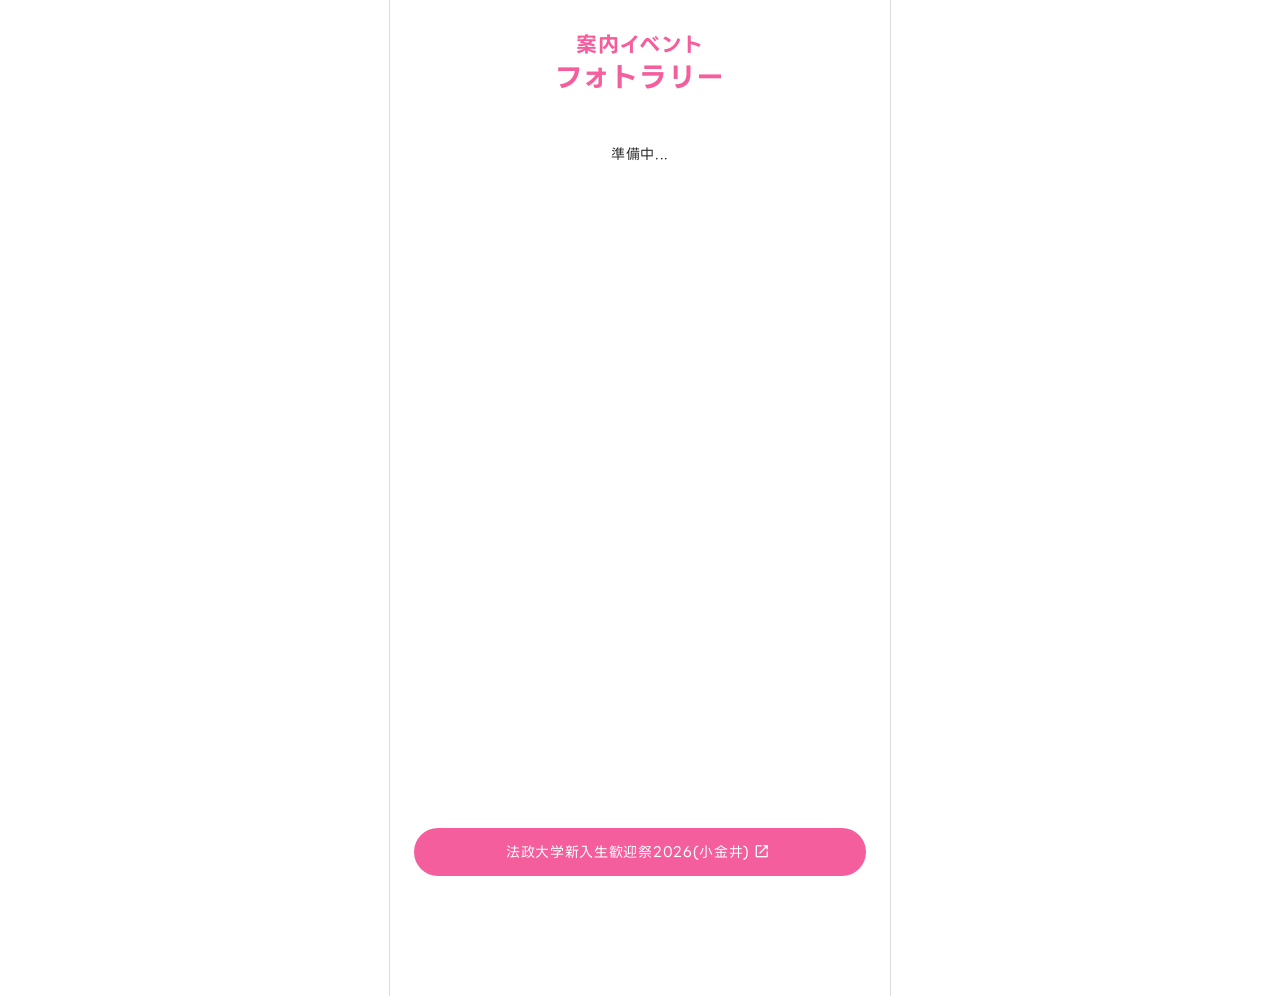
==== index.html @ d2629b8a "準備中に修正" ====
<!DOCTYPE html>
<html lang="ja">
  <head>
    <meta charset="UTF-8" />
    <meta name="viewport" content="width=device-width, initial-scale=1.0" />
    <title>案内イベント | 新入生歓迎祭2026</title>
    <!-- StyleSheets -->
    <link rel="stylesheet" href="reset.css" />
    <link rel="stylesheet" href="index.css" />
    <link rel="stylesheet" href="style.css" />
    <link rel="stylesheet" href="utilities.css" />
    <!-- Google Fonts -->
    <link rel="preconnect" href="https://fonts.googleapis.com" />
    <link rel="preconnect" href="https://fonts.gstatic.com" crossorigin />
    <link
      href="https://fonts.googleapis.com/css2?family=LINE+Seed+JP:wght@400;700&display=swap"
      rel="stylesheet"
    />
    <!-- Google Material Design -->
    <link
      rel="stylesheet"
      href="https://fonts.googleapis.com/css2?family=Material+Symbols+Outlined:opsz,wght,FILL,GRAD@20..48,100..700,0..1,-50..200"
    />
  </head>
  <body>
    <div class="l-page">
      <div class="l-page__inner">
        <main class="l-page-content">
          <div class="l-page-content__inner">
            <section class="l-section">
              <div class="l-section__inner">
                <h1 class="u-text--center u-lh--sm u-color--primary">
                  <span class="u-fs--sm">案内イベント</span>
                  <br />
                  フォトラリー
                </h1>
              </div>
            </section>
            <section class="l-section">
              <div class="l-section__inner">
                <p class="u-text--center">準備中...</p>
              </div>
            </section>
          </div>
        </main>
        <footer class="l-page-footer">
          <div class="l-page-footer__inner">
            <section class="l-section">
              <div class="l-section__inner">
                <a
                  href="https://welcome.hosei-u.com/"
                  class="c-button c-button--primary u-width--full"
                >
                  <span class="c-button__label"
                    >法政大学新入生歓迎祭2026(小金井)</span
                  >
                  <span class="c-button__icon c-icon"> open_in_new </span>
                </a>
              </div>
            </section>
          </div>
        </footer>
      </div>
    </div>
    <script type="module" src="/src/main.tsx"></script>
  </body>
</html>
---- index.css ----
:root {
  --c-gray: #cccccc;
  --c-primary: #f55e9c;
  --c-text: #2b2b2b;

  --bgc-overlay: rgba(0, 0, 0, 0.5);

  --pdng-sm: 12px;
  --pdng-md: 24px;
  --pdng-lg: 48px;
  --pdng-xl: 64px;

  --w-pc: 500px;

  font-size: 10px;
}

body {
  background-color: #ffffff;
  color: var(--c-text);
  font-family: "LINE Seed JP", sans-serif;
  font-size: 1.4rem;
  font-style: normal;
  font-weight: 400;
  letter-spacing: 0.05em;
  line-height: 1.7;
  height: 100%;
  width: 100%;
  min-height: 100svh;
  position: relative;
  z-index: 0;
}

:where(a:any-link:not([class])) {
  margin-inline: 0.1em;
  text-decoration: underline;
  transition: opacity 0.2s;

  &:hover {
    opacity: 0.7;
  }
}

.c-icon {
  direction: ltr;
  display: inline-flex;
  align-items: center;
  justify-content: center;
  font-family: "Material Symbols Outlined";
  font-size: 1.25em;
  font-style: normal;
  font-weight: 400;
  letter-spacing: normal;
  line-height: 1;
  height: max(1em, var(--sz-icon, 2.4rem));
  width: max(1em, var(--sz-icon, 2.4rem));
  user-select: none;
  text-transform: none;
  vertical-align: -11.5%;
  word-wrap: normal;
  white-space: nowrap;
}

.c-icon--fill {
  font-variation-settings: "FILL" 1;
}

.l-page {
  .l-page__inner {
    background-color: #ffffff;
    box-shadow: 0 0 0.1rem #333333;
    display: flex block;
    flex-direction: column;
    gap: 0;
    height: 100%;
    width: min(100%, var(--w-pc));
    margin-inline: auto;
    min-height: 100svh;
    position: relative;
    z-index: 1;
  }
}
.l-page-content {
  flex: 1;
  .l-page-content__inner {
    min-height: 100svh;
  }
}
.l-page-footer {
  position: sticky;
  bottom: 0;
  left: 0;
  padding-bottom: env(safe-area-inset-bottom);
}

.l-section {
  .l-section__inner {
    display: grid block;
    gap: var(--pdng-sm);
    padding: var(--pdng-md);
  }
}
---- style.css ----
.c-button {
  border: 0.1rem solid transparent;
  border-radius: 99rem;
  cursor: pointer;
  display: flex block;
  align-items: center;
  justify-content: center;
  min-height: 4.8rem;
  padding: 0.75em 3em;
  position: relative;

  &:not([aria-disabled="true"]) {
    transition: opacity 0.4s;

    &:hover {
      opacity: 0.7;
    }
  }
}
.c-button--primary {
  background-color: var(--c-primary);
  color: #ffffff;
}
---- utilities.css ----
.u-color--primary {
  color: var(--c-primary);
}

.u-fs--sm {
  font-size: 0.75em;
}
.u-fs--md {
  font-size: 1em;
}
.u-fs--lg {
  font-size: 1.25em;
}
.u-fs--xl {
  font-size: 1.5em;
}

.u-lh--sm {
  line-height: 1.25;
}

.u-text--left {
  text-align: left;
}
.u-text--center {
  text-align: center;
}
.u-text--right {
  text-align: right;
}
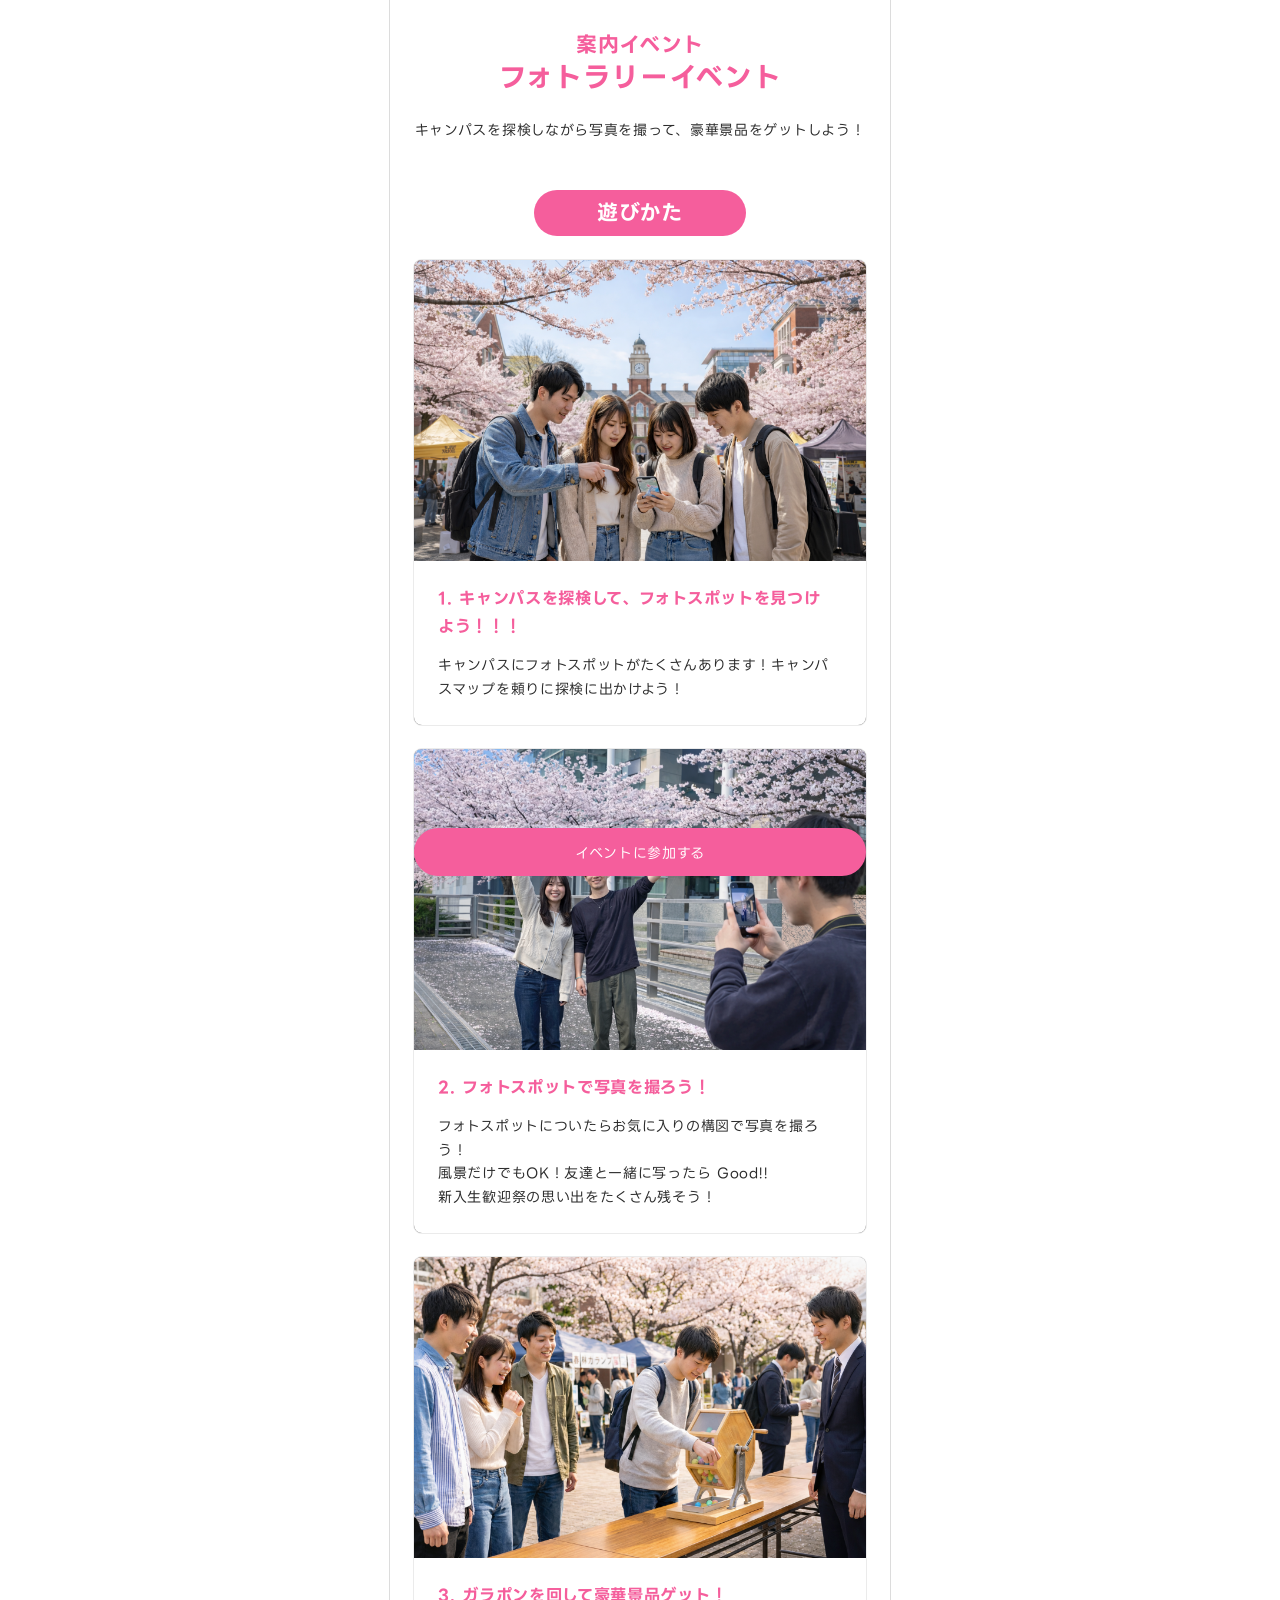
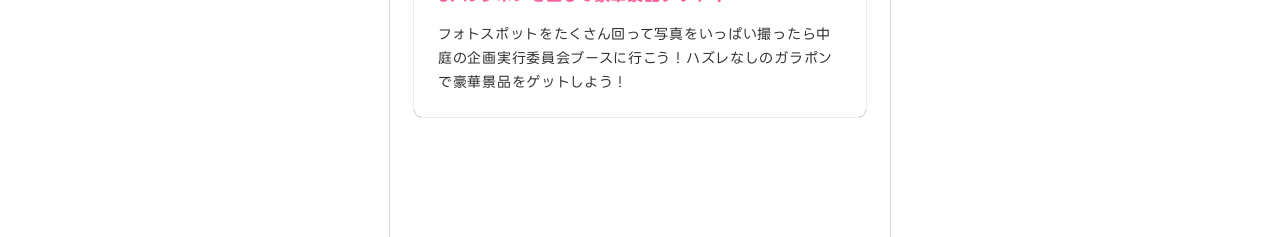
==== commit cc29ad4c: "update" ====
--- a/index.html
+++ b/index.html
@@ -29,16 +29,104 @@
           <div class="l-page-content__inner">
             <section class="l-section">
               <div class="l-section__inner">
-                <h1 class="u-text--center u-lh--sm u-color--primary">
-                  <span class="u-fs--sm">案内イベント</span>
-                  <br />
-                  フォトラリー
-                </h1>
-              </div>
-            </section>
-            <section class="l-section">
-              <div class="l-section__inner">
-                <p class="u-text--center">準備中...</p>
+                <a href="01.html" class="c-card c-card--horizontal">
+                  <div class="c-card__inner">
+                    <div class="c-card__image">
+                      <img src="./images/icon/1.png" alt="" />
+                    </div>
+                    <div class="c-card__content">
+                      <h3>法政大学　小金井キャンパス　正門</h3>
+                      <p>
+                        <span class="c-icon">map</span>
+                        正門
+                      </p>
+                    </div>
+                  </div>
+                </a>
+                <a href="02.html" class="c-card c-card--horizontal">
+                  <div class="c-card__inner">
+                    <div class="c-card__image">
+                      <img src="./images/icon/3.png" alt="" />
+                    </div>
+                    <div class="c-card__content">
+                      <h3>ニュートンの木</h3>
+                      <p>
+                        <span class="c-icon">map</span>
+                        管理棟周辺
+                      </p>
+                    </div>
+                  </div>
+                </a>
+                <a href="03.html" class="c-card c-card--horizontal">
+                  <div class="c-card__inner">
+                    <div class="c-card__image">
+                      <img src="./images/icon/4.png" alt="" />
+                    </div>
+                    <div class="c-card__content">
+                      <h3>中央館の時計</h3>
+                      <p>
+                        <span class="c-icon">map</span>
+                        中央館周辺
+                      </p>
+                    </div>
+                  </div>
+                </a>
+                <a href="04.html" class="c-card c-card--horizontal">
+                  <div class="c-card__inner">
+                    <div class="c-card__image">
+                      <img src="./images/icon/2.png" alt="" />
+                    </div>
+                    <div class="c-card__content">
+                      <h3>東館装飾</h3>
+                      <p>
+                        <span class="c-icon">map</span>
+                        東館1F
+                      </p>
+                    </div>
+                  </div>
+                </a>
+                <a href="05.html" class="c-card c-card--horizontal">
+                  <div class="c-card__inner">
+                    <div class="c-card__image">
+                      <img src="./images/icon/unknown.png" alt="" />
+                    </div>
+                    <div class="c-card__content">
+                      <h3>ステンドグラス装飾</h3>
+                      <p>
+                        <span class="c-icon">map</span>
+                        管理等 2F
+                      </p>
+                    </div>
+                  </div>
+                </a>
+                <a href="06.html" class="c-card c-card--horizontal">
+                  <div class="c-card__inner">
+                    <div class="c-card__image">
+                      <img src="./images/icon/5.png" alt="" />
+                    </div>
+                    <div class="c-card__content">
+                      <h3>交流イベント</h3>
+                      <p>
+                        <span class="c-icon">map</span>
+                        中庭　企画実行委員会ブース (雨天時：東館1F E113)
+                      </p>
+                    </div>
+                  </div>
+                </a>
+                <a href="07.html" class="c-card c-card--horizontal">
+                  <div class="c-card__inner">
+                    <div class="c-card__image">
+                      <img src="./images/icon/6.png" alt="" />
+                    </div>
+                    <div class="c-card__content">
+                      <h3>クイズ大会</h3>
+                      <p>
+                        <span class="c-icon">map</span>
+                        東館2F 体育館
+                      </p>
+                    </div>
+                  </div>
+                </a>
               </div>
             </section>
           </div>
@@ -63,5 +151,12 @@
       </div>
     </div>
     <script type="module" src="/src/main.tsx"></script>
+    <script>
+      const entryFlg = localStorage.getItem("entryFlg");
+
+      if (!entryFlg) {
+        window.location.href = "entry.html";
+      }
+    </script>
   </body>
 </html>
--- a/index.css
+++ b/index.css
@@ -96,7 +96,7 @@
 .l-section {
   .l-section__inner {
     display: grid block;
-    gap: var(--pdng-sm);
+    gap: var(--pdng-md);
     padding: var(--pdng-md);
   }
 }
--- a/style.css
+++ b/style.css
@@ -1,3 +1,12 @@
+.c-badge {
+  background-color: var(--c-primary);
+  border-radius: 99rem;
+  color: #ffffff;
+  margin-inline: auto;
+  padding: 0.25em 3em;
+  width: fit-content;
+}
+
 .c-button {
   border: 0.1rem solid transparent;
   border-radius: 99rem;
@@ -16,8 +25,54 @@
       opacity: 0.7;
     }
   }
+
+  &[aria-disabled="true"] {
+    cursor: not-allowed;
+  }
 }
 .c-button--primary {
   background-color: var(--c-primary);
   color: #ffffff;
+
+  &[aria-disabled="true"] {
+    background-color: var(--c-gray);
+  }
 }
+
+.p-htp-container {
+  h3 {
+    span {
+      background-color: var(--c-primary);
+      border-radius: 99rem;
+      color: #ffffff;
+      display: block;
+      height: 1em;
+      width: 1em;
+    }
+  }
+}
+
+.c-card {
+  .c-card__inner {
+    background-color: #ffffff;
+    box-shadow: 0 0 0.1rem #333333;
+    border-radius: 0.8rem;
+    display: grid block;
+    overflow: hidden;
+  }
+}
+.c-card--horizontal {
+  .c-card__inner {
+    grid-template-columns: auto 1fr;
+
+    .c-card__content {
+      gap: 0;
+    }
+  }
+}
+
+.c-card__content {
+  display: grid block;
+  gap: var(--pdng-sm);
+  padding: var(--pdng-md);
+}
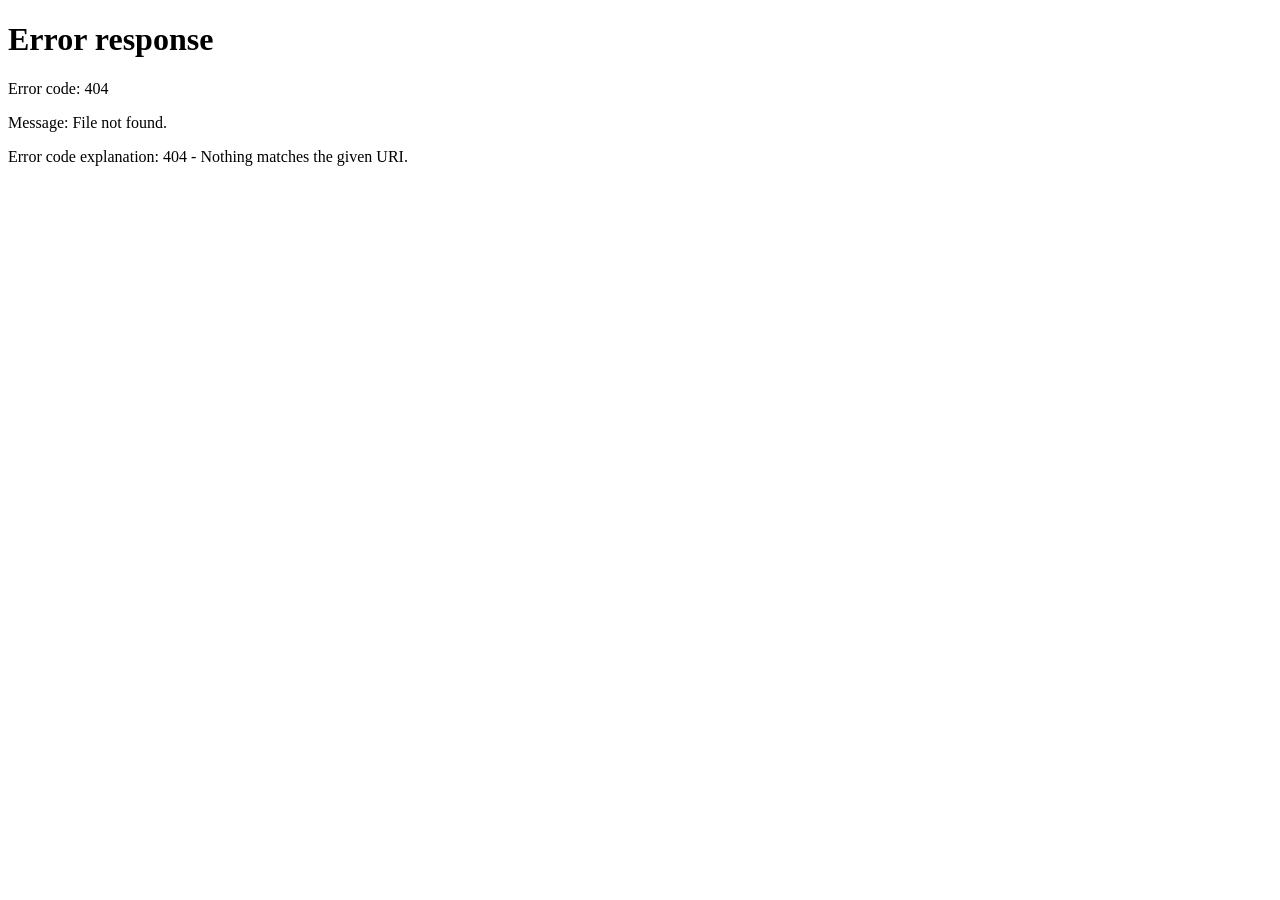
==== commit 61d1d577: "update" ====
--- a/index.html
+++ b/index.html
@@ -27,125 +27,34 @@
       <div class="l-page__inner">
         <main class="l-page-content">
           <div class="l-page-content__inner">
-            <section class="l-section">
+            <div class="l-section">
               <div class="l-section__inner">
-                <a href="01.html" class="c-card c-card--horizontal">
-                  <div class="c-card__inner">
-                    <div class="c-card__image">
-                      <img src="./images/icon/1.png" alt="" />
-                    </div>
-                    <div class="c-card__content">
-                      <h3>法政大学　小金井キャンパス　正門</h3>
-                      <p>
-                        <span class="c-icon">map</span>
-                        正門
-                      </p>
+                <div class="stampCard">
+                  <div class="stampCard__inner">
+                    <p class="stampCard__title">スタンプカード</p>
+                    <div class="stampCard__content">
+                      <span class="stamp">1</span>
+                      <span class="stamp">2</span>
+                      <span class="stamp">3</span>
+                      <span class="stamp">4</span>
+                      <span class="stamp">5</span>
+                      <span class="stamp">6</span>
+                      <span class="stamp">7</span>
+                      <span class="stamp">8</span>
+                      <span class="stamp">9</span>
                     </div>
                   </div>
-                </a>
-                <a href="02.html" class="c-card c-card--horizontal">
-                  <div class="c-card__inner">
-                    <div class="c-card__image">
-                      <img src="./images/icon/3.png" alt="" />
-                    </div>
-                    <div class="c-card__content">
-                      <h3>ニュートンの木</h3>
-                      <p>
-                        <span class="c-icon">map</span>
-                        管理棟周辺
-                      </p>
-                    </div>
-                  </div>
-                </a>
-                <a href="03.html" class="c-card c-card--horizontal">
-                  <div class="c-card__inner">
-                    <div class="c-card__image">
-                      <img src="./images/icon/4.png" alt="" />
-                    </div>
-                    <div class="c-card__content">
-                      <h3>中央館の時計</h3>
-                      <p>
-                        <span class="c-icon">map</span>
-                        中央館周辺
-                      </p>
-                    </div>
-                  </div>
-                </a>
-                <a href="04.html" class="c-card c-card--horizontal">
-                  <div class="c-card__inner">
-                    <div class="c-card__image">
-                      <img src="./images/icon/2.png" alt="" />
-                    </div>
-                    <div class="c-card__content">
-                      <h3>東館装飾</h3>
-                      <p>
-                        <span class="c-icon">map</span>
-                        東館1F
-                      </p>
-                    </div>
-                  </div>
-                </a>
-                <a href="05.html" class="c-card c-card--horizontal">
-                  <div class="c-card__inner">
-                    <div class="c-card__image">
-                      <img src="./images/icon/unknown.png" alt="" />
-                    </div>
-                    <div class="c-card__content">
-                      <h3>ステンドグラス装飾</h3>
-                      <p>
-                        <span class="c-icon">map</span>
-                        管理等 2F
-                      </p>
-                    </div>
-                  </div>
-                </a>
-                <a href="06.html" class="c-card c-card--horizontal">
-                  <div class="c-card__inner">
-                    <div class="c-card__image">
-                      <img src="./images/icon/5.png" alt="" />
-                    </div>
-                    <div class="c-card__content">
-                      <h3>交流イベント</h3>
-                      <p>
-                        <span class="c-icon">map</span>
-                        中庭　企画実行委員会ブース (雨天時：東館1F E113)
-                      </p>
-                    </div>
-                  </div>
-                </a>
-                <a href="07.html" class="c-card c-card--horizontal">
-                  <div class="c-card__inner">
-                    <div class="c-card__image">
-                      <img src="./images/icon/6.png" alt="" />
-                    </div>
-                    <div class="c-card__content">
-                      <h3>クイズ大会</h3>
-                      <p>
-                        <span class="c-icon">map</span>
-                        東館2F 体育館
-                      </p>
-                    </div>
-                  </div>
-                </a>
+                </div>
               </div>
-            </section>
+            </div>
           </div>
         </main>
         <footer class="l-page-footer">
           <div class="l-page-footer__inner">
-            <section class="l-section">
-              <div class="l-section__inner">
-                <a
-                  href="https://welcome.hosei-u.com/"
-                  class="c-button c-button--primary u-width--full"
-                >
-                  <span class="c-button__label"
-                    >法政大学新入生歓迎祭2026(小金井)</span
-                  >
-                  <span class="c-button__icon c-icon"> open_in_new </span>
-                </a>
-              </div>
-            </section>
+            <a href="" class="c-button--primary c-button u-width--full">
+              <span class="c-icon c-button__icon">photo_camera</span>
+              <span class="c-button__label">撮影完了！</span>
+            </a>
           </div>
         </footer>
       </div>
--- a/index.css
+++ b/index.css
@@ -61,6 +61,10 @@
   white-space: nowrap;
 }
 
+.c-icon--bold {
+  font-variation-settings: "wght" 700;
+}
+
 .c-icon--fill {
   font-variation-settings: "FILL" 1;
 }
@@ -80,17 +84,37 @@
     z-index: 1;
   }
 }
+
+.l-page-header {
+  position: sticky;
+  top: 0;
+  left: 0;
+  z-index: 2;
+
+  .l-page-header__inner {
+    background-color: #ffffff;
+    box-shadow: 0 0 0.1rem #333333;
+    display: flex block;
+    align-items: center;
+    gap: var(--pdng-md);
+    padding: var(--pdng-md);
+  }
+}
+
 .l-page-content {
   flex: 1;
-  .l-page-content__inner {
-    min-height: 100svh;
-  }
+  min-height: 100svh;
 }
+
 .l-page-footer {
   position: sticky;
   bottom: 0;
   left: 0;
-  padding-bottom: env(safe-area-inset-bottom);
+  z-index: 2;
+
+  .l-page-footer__inner {
+    padding: var(--pdng-md);
+  }
 }
 
 .l-section {
@@ -100,3 +124,9 @@
     padding: var(--pdng-md);
   }
 }
+
+:where(*:has(> .c-icon)) {
+  display: inline-flex;
+  align-items: center;
+  gap: 0.5em;
+}
--- a/style.css
+++ b/style.css
@@ -15,7 +15,7 @@
   align-items: center;
   justify-content: center;
   min-height: 4.8rem;
-  padding: 0.75em 3em;
+  padding: 1em 3em;
   position: relative;
 
   &:not([aria-disabled="true"]) {
@@ -38,41 +38,173 @@
     background-color: var(--c-gray);
   }
 }
-
-.p-htp-container {
-  h3 {
-    span {
-      background-color: var(--c-primary);
-      border-radius: 99rem;
-      color: #ffffff;
-      display: block;
-      height: 1em;
-      width: 1em;
-    }
+.c-button--secondary {
+  border: 0.1rem solid var(--c-primary);
+  color: var(--c-primary);
+
+  &[aria-disabled="true"] {
+    border-color: var(--c-gray);
+    color: var(--c-gray);
   }
 }
 
 .c-card {
   .c-card__inner {
     background-color: #ffffff;
+    border-radius: 0.8rem;
     box-shadow: 0 0 0.1rem #333333;
+    overflow: hidden;
+
+    .c-card__content {
+      padding: var(--pdng-md);
+    }
+  }
+}
+
+.c-stampCard {
+  .c-stampCard__title {
+    color: var(--c-primary);
+    font-size: 2.4rem;
+    text-align: center;
+  }
+}
+
+#loading {
+  &.is-active {
+    .l-loading__inner {
+      display: flex block;
+    }
+  }
+  .l-loading__inner {
+    background-color: #ffffff;
+    display: none;
+    align-items: center;
+    justify-content: center;
+    height: 100dvh;
+    width: 100dvw;
+    overflow: hidden;
+    position: fixed;
+    top: 0;
+    left: 0;
+    z-index: 999;
+
+    .circle-dash-loader {
+      width: 40px;
+      height: 40px;
+      border-radius: 50%;
+      position: relative;
+      color: #6c5ce7;
+    }
+    .circle-dash-loader::before,
+    .circle-dash-loader::after {
+      content: "";
+      position: absolute;
+      width: 100%;
+      height: 100%;
+      border-radius: 50%;
+      border: 3px solid;
+      border-color: currentColor transparent currentColor transparent;
+      animation: circle-dash-animation 1.5s linear infinite;
+    }
+    .circle-dash-loader::after {
+      animation-direction: reverse;
+      animation-delay: 0.75s;
+    }
+  }
+}
+
+@keyframes circle-dash-animation {
+  0% {
+    transform: rotate(0deg);
+    opacity: 1;
+    border-width: 3px;
+  }
+  50% {
+    opacity: 0.5;
+    border-width: 2px;
+  }
+  100% {
+    transform: rotate(360deg);
+    opacity: 1;
+    border-width: 3px;
+  }
+}
+
+.stampCard {
+  .stampCard__inner {
+    background-color: #ffffff;
+    display: grid block;
+    gap: var(--pdng-md);
     border-radius: 0.8rem;
-    display: grid block;
-    overflow: hidden;
-  }
-}
-.c-card--horizontal {
-  .c-card__inner {
-    grid-template-columns: auto 1fr;
-
-    .c-card__content {
-      gap: 0;
-    }
-  }
-}
-
-.c-card__content {
-  display: grid block;
-  gap: var(--pdng-sm);
-  padding: var(--pdng-md);
-}
+    box-shadow: 0 0 0.1rem #333333;
+    padding: var(--pdng-md);
+
+    .stampCard__title {
+      color: var(--c-primary);
+      font-size: 2.4rem;
+      font-weight: 700;
+    }
+
+    .stampCard__content {
+      display: grid block;
+      grid-template-columns: repeat(3, 1fr);
+      grid-template-rows: repeat(3, 1fr);
+      gap: var(--pdng-sm);
+
+      .stamp {
+        aspect-ratio: 1;
+        border: 0.2rem dotted var(--c-gray);
+        border-radius: 0.8rem;
+        display: flex block;
+        align-items: center;
+        justify-content: center;
+        margin-inline: auto;
+        width: min(100%, 10rem);
+
+        &.is-active {
+          background-color: var(--c-primary);
+          border: 0.2rem solid var(--c-primary);
+          color: #ffffff;
+          position: relative;
+
+          &::before {
+            background-color: #ffffff;
+            border-radius: 99rem;
+            padding: 0.75em;
+            position: absolute;
+            top: 50%;
+            left: 50%;
+            transform: translate(-50%, -50%);
+            content: "check";
+            font-size: 2em;
+            color: var(--c-primary);
+            direction: ltr;
+            display: inline-flex;
+            align-items: center;
+            justify-content: center;
+            font-family: "Material Symbols Outlined";
+            font-style: normal;
+            font-weight: 400;
+            letter-spacing: normal;
+            line-height: 1;
+            height: max(1em, var(--sz-icon, 2.4rem));
+            width: max(1em, var(--sz-icon, 2.4rem));
+            user-select: none;
+            text-transform: none;
+            vertical-align: -11.5%;
+            word-wrap: normal;
+            white-space: nowrap;
+          }
+        }
+      }
+    }
+  }
+}
+
+.progress {
+  background-color: var(--c-primary);
+  border-radius: 99rem;
+  color: #ffffff;
+  padding: 0.5em 3em;
+  margin-left: auto;
+}
--- a/utilities.css
+++ b/utilities.css
@@ -15,6 +15,10 @@
   font-size: 1.5em;
 }
 
+.u-fw--bold {
+  font-weight: bold;
+}
+
 .u-lh--sm {
   line-height: 1.25;
 }
